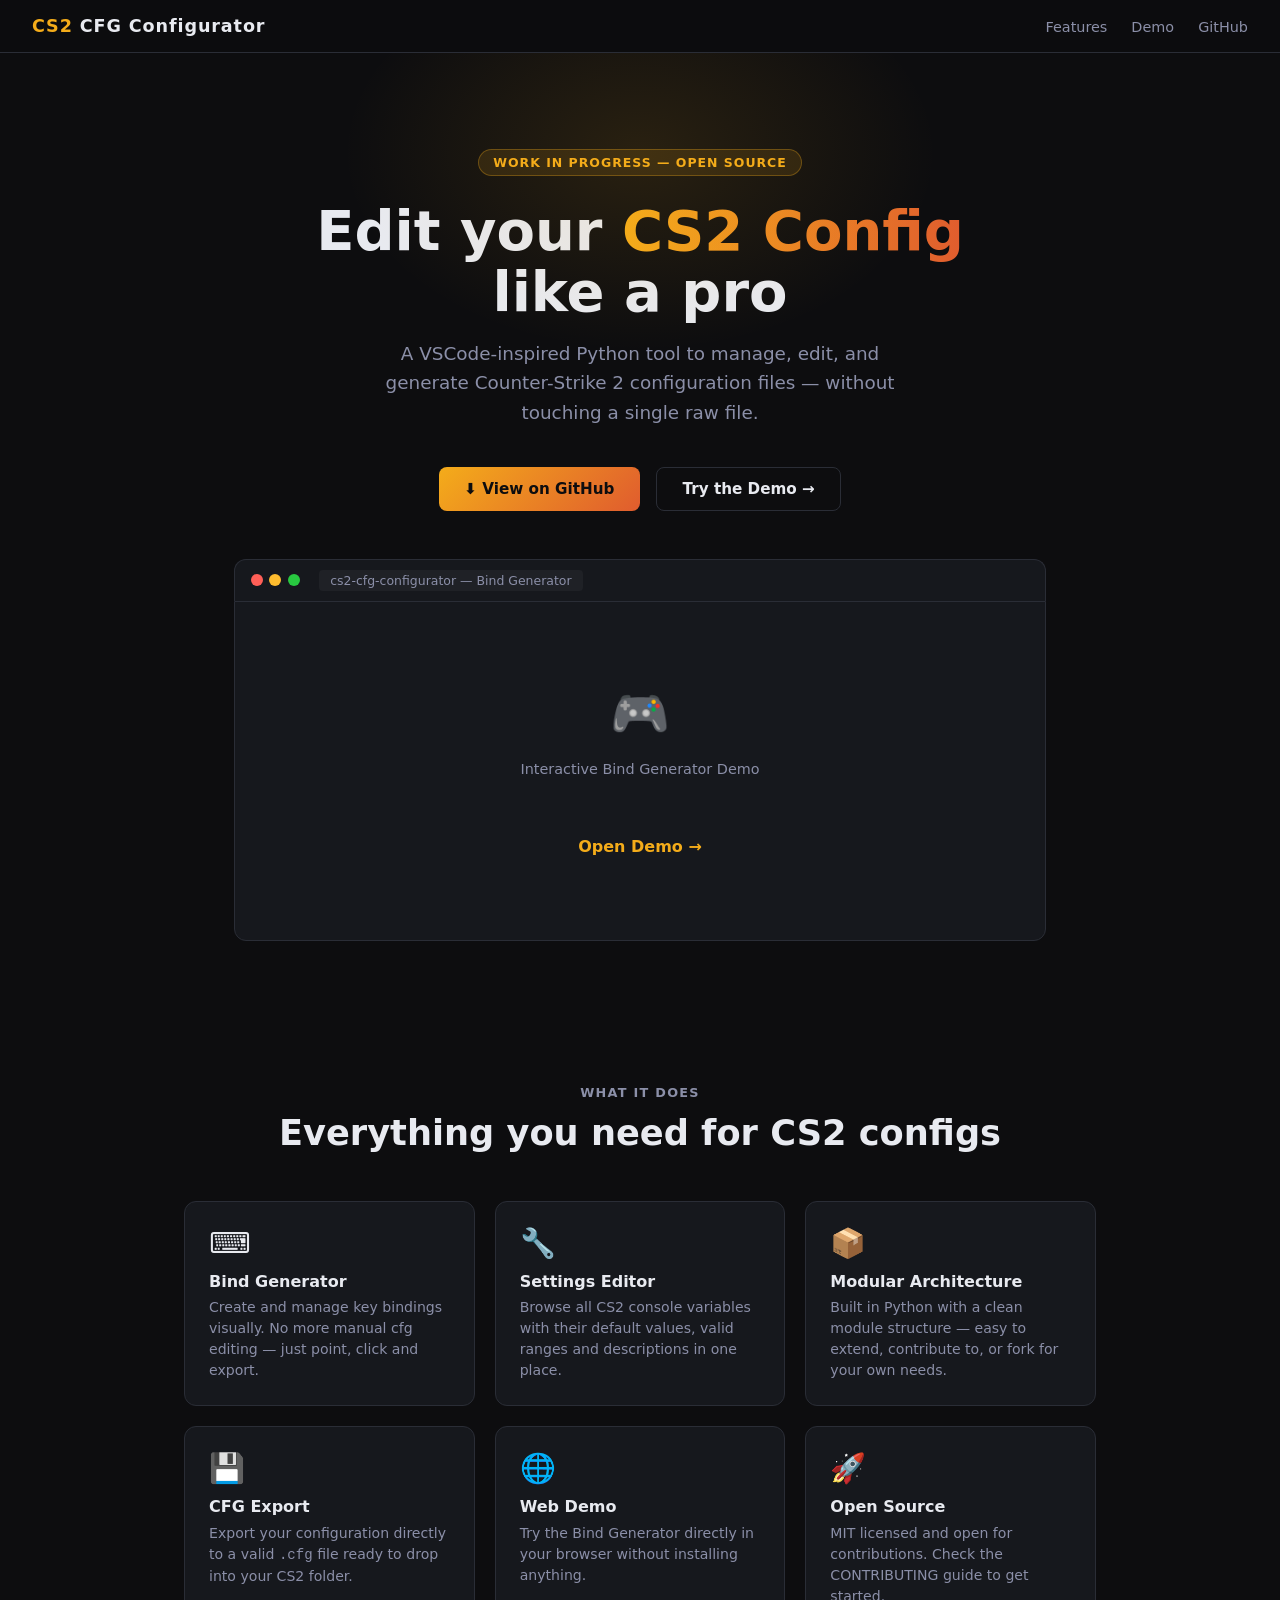
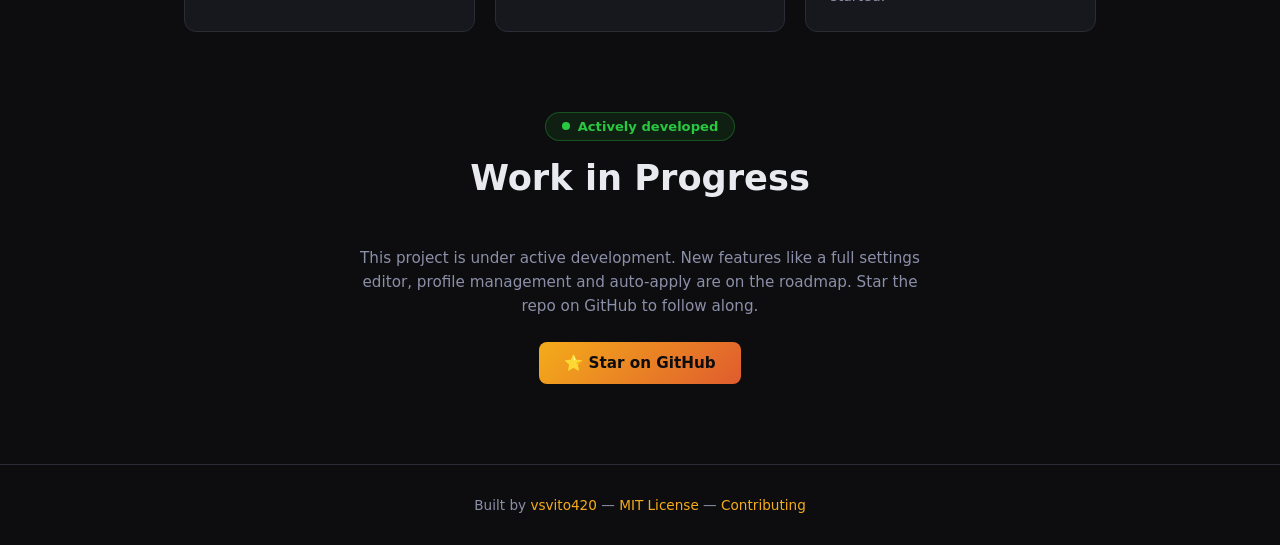
==== docs/index.html @ e00d74c7 "feat: add GitHub Pages project landing page" ====
<!DOCTYPE html>
<html lang="en">
<head>
  <meta charset="UTF-8" />
  <meta name="viewport" content="width=device-width, initial-scale=1.0" />
  <title>CS2 CFG Configurator</title>
  <style>
    :root {
      --bg: #0d0d0f;
      --surface: #16181d;
      --border: #2a2d36;
      --accent: #f4ac1a;
      --accent2: #e05c2e;
      --text: #e8eaf0;
      --muted: #8b8fa8;
      --radius: 12px;
    }
    * { margin: 0; padding: 0; box-sizing: border-box; }
    body {
      background: var(--bg);
      color: var(--text);
      font-family: 'Segoe UI', system-ui, sans-serif;
      min-height: 100vh;
    }
    nav {
      display: flex;
      align-items: center;
      justify-content: space-between;
      padding: 1rem 2rem;
      border-bottom: 1px solid var(--border);
      background: rgba(13,13,15,0.85);
      backdrop-filter: blur(10px);
      position: sticky; top: 0; z-index: 100;
    }
    .nav-logo { font-weight: 700; font-size: 1.1rem; letter-spacing: 0.05em; color: var(--accent); }
    .nav-logo span { color: var(--text); }
    nav a { color: var(--muted); text-decoration: none; font-size: 0.9rem; transition: color 0.2s; }
    nav a:hover { color: var(--accent); }
    nav ul { list-style: none; display: flex; gap: 1.5rem; }
    .hero {
      text-align: center;
      padding: 6rem 2rem 4rem;
      position: relative;
      overflow: hidden;
    }
    .hero::before {
      content: '';
      position: absolute;
      top: -100px; left: 50%; transform: translateX(-50%);
      width: 600px; height: 400px;
      background: radial-gradient(ellipse, rgba(244,172,26,0.12) 0%, transparent 70%);
      pointer-events: none;
    }
    .badge {
      display: inline-block;
      background: rgba(244,172,26,0.12);
      color: var(--accent);
      border: 1px solid rgba(244,172,26,0.3);
      border-radius: 999px;
      padding: 0.3rem 0.9rem;
      font-size: 0.78rem;
      font-weight: 600;
      letter-spacing: 0.08em;
      text-transform: uppercase;
      margin-bottom: 1.5rem;
    }
    h1 { font-size: clamp(2rem, 5vw, 3.5rem); font-weight: 800; line-height: 1.1; margin-bottom: 1rem; }
    h1 .highlight {
      background: linear-gradient(90deg, var(--accent), var(--accent2));
      -webkit-background-clip: text;
      -webkit-text-fill-color: transparent;
    }
    .hero p { color: var(--muted); font-size: 1.15rem; max-width: 540px; margin: 0 auto 2.5rem; line-height: 1.6; }
    .cta-row { display: flex; gap: 1rem; justify-content: center; flex-wrap: wrap; }
    .btn {
      display: inline-flex; align-items: center; gap: 0.5rem;
      padding: 0.75rem 1.6rem; border-radius: 8px;
      font-weight: 600; font-size: 0.95rem;
      text-decoration: none; transition: all 0.2s; cursor: pointer;
    }
    .btn-primary { background: linear-gradient(135deg, var(--accent), var(--accent2)); color: #0d0d0f; }
    .btn-primary:hover { transform: translateY(-2px); box-shadow: 0 8px 24px rgba(244,172,26,0.3); }
    .btn-ghost { background: transparent; color: var(--text); border: 1px solid var(--border); }
    .btn-ghost:hover { border-color: var(--accent); color: var(--accent); }
    .preview-wrap { max-width: 860px; margin: 3rem auto 0; padding: 0 1.5rem; }
    .preview-bar {
      background: var(--surface); border: 1px solid var(--border); border-bottom: none;
      border-radius: var(--radius) var(--radius) 0 0;
      padding: 0.6rem 1rem; display: flex; gap: 0.4rem; align-items: center;
    }
    .dot { width: 12px; height: 12px; border-radius: 50%; }
    .dot.r { background: #ff5f57; } .dot.y { background: #febc2e; } .dot.g { background: #28c840; }
    .preview-url { margin-left: 0.8rem; font-size: 0.78rem; color: var(--muted); background: rgba(255,255,255,0.04); padding: 0.2rem 0.7rem; border-radius: 4px; }
    .preview-frame {
      width: 100%; height: 340px;
      border: 1px solid var(--border); border-radius: 0 0 var(--radius) var(--radius);
      background: var(--surface);
      display: flex; align-items: center; justify-content: center; flex-direction: column; gap: 1rem; color: var(--muted);
    }
    .preview-icon { font-size: 3rem; }
    .preview-frame p { font-size: 0.9rem; }
    .preview-frame a { color: var(--accent); text-decoration: none; font-weight: 600; }
    .preview-frame a:hover { text-decoration: underline; }
    .features { max-width: 960px; margin: 5rem auto; padding: 0 1.5rem; }
    .section-label { text-align: center; color: var(--muted); font-size: 0.8rem; font-weight: 600; letter-spacing: 0.1em; text-transform: uppercase; margin-bottom: 0.75rem; }
    .section-title { text-align: center; font-size: clamp(1.5rem, 3vw, 2.2rem); font-weight: 700; margin-bottom: 3rem; }
    .grid { display: grid; grid-template-columns: repeat(auto-fit, minmax(260px, 1fr)); gap: 1.25rem; }
    .card { background: var(--surface); border: 1px solid var(--border); border-radius: var(--radius); padding: 1.5rem; transition: border-color 0.2s, transform 0.2s; }
    .card:hover { border-color: var(--accent); transform: translateY(-3px); }
    .card-icon { font-size: 1.8rem; margin-bottom: 0.75rem; }
    .card h3 { font-size: 1rem; font-weight: 600; margin-bottom: 0.4rem; }
    .card p { color: var(--muted); font-size: 0.88rem; line-height: 1.5; }
    .status-section { max-width: 640px; margin: 0 auto 5rem; padding: 0 1.5rem; text-align: center; }
    .status-badge {
      display: inline-flex; align-items: center; gap: 0.5rem;
      background: rgba(40,200,64,0.1); border: 1px solid rgba(40,200,64,0.3); color: #28c840;
      border-radius: 999px; padding: 0.35rem 1rem; font-size: 0.82rem; font-weight: 600; margin-bottom: 1rem;
    }
    .pulse { width: 8px; height: 8px; background: #28c840; border-radius: 50%; animation: pulse 1.5s infinite; }
    @keyframes pulse { 0%, 100% { opacity: 1; transform: scale(1); } 50% { opacity: 0.5; transform: scale(1.3); } }
    .status-section p { color: var(--muted); font-size: 0.95rem; line-height: 1.6; }
    footer { border-top: 1px solid var(--border); text-align: center; padding: 2rem; color: var(--muted); font-size: 0.85rem; }
    footer a { color: var(--accent); text-decoration: none; }
    footer a:hover { text-decoration: underline; }
  </style>
</head>
<body>

  <nav>
    <div class="nav-logo">CS2 <span>CFG Configurator</span></div>
    <ul>
      <li><a href="#features">Features</a></li>
      <li><a href="https://vsvito420.github.io/cs2-cfg-configurator/demo">Demo</a></li>
      <li><a href="https://github.com/vsvito420/cs2-cfg-configurator">GitHub</a></li>
    </ul>
  </nav>

  <section class="hero">
    <div class="badge">Work in Progress &mdash; Open Source</div>
    <h1>Edit your <span class="highlight">CS2 Config</span><br/>like a pro</h1>
    <p>A VSCode-inspired Python tool to manage, edit, and generate Counter-Strike 2 configuration files &mdash; without touching a single raw file.</p>
    <div class="cta-row">
      <a class="btn btn-primary" href="https://github.com/vsvito420/cs2-cfg-configurator">&#11015; View on GitHub</a>
      <a class="btn btn-ghost" href="demo.html">Try the Demo &#8594;</a>
    </div>
    <div class="preview-wrap">
      <div class="preview-bar">
        <div class="dot r"></div><div class="dot y"></div><div class="dot g"></div>
        <span class="preview-url">cs2-cfg-configurator &mdash; Bind Generator</span>
      </div>
      <div class="preview-frame">
        <div class="preview-icon">&#127918;</div>
        <p>Interactive Bind Generator Demo</p>
        <a href="demo.html">Open Demo &#8594;</a>
      </div>
    </div>
  </section>

  <section class="features" id="features">
    <p class="section-label">What it does</p>
    <h2 class="section-title">Everything you need for CS2 configs</h2>
    <div class="grid">
      <div class="card"><div class="card-icon">&#9000;&#65039;</div><h3>Bind Generator</h3><p>Create and manage key bindings visually. No more manual cfg editing &mdash; just point, click and export.</p></div>
      <div class="card"><div class="card-icon">&#128295;</div><h3>Settings Editor</h3><p>Browse all CS2 console variables with their default values, valid ranges and descriptions in one place.</p></div>
      <div class="card"><div class="card-icon">&#128230;</div><h3>Modular Architecture</h3><p>Built in Python with a clean module structure &mdash; easy to extend, contribute to, or fork for your own needs.</p></div>
      <div class="card"><div class="card-icon">&#128190;</div><h3>CFG Export</h3><p>Export your configuration directly to a valid <code>.cfg</code> file ready to drop into your CS2 folder.</p></div>
      <div class="card"><div class="card-icon">&#127760;</div><h3>Web Demo</h3><p>Try the Bind Generator directly in your browser without installing anything.</p></div>
      <div class="card"><div class="card-icon">&#128640;</div><h3>Open Source</h3><p>MIT licensed and open for contributions. Check the CONTRIBUTING guide to get started.</p></div>
    </div>
  </section>

  <section class="status-section">
    <div class="status-badge"><span class="pulse"></span> Actively developed</div>
    <h2 class="section-title">Work in Progress</h2>
    <p>This project is under active development. New features like a full settings editor, profile management and auto-apply are on the roadmap. Star the repo on GitHub to follow along.</p>
    <a class="btn btn-primary" href="https://github.com/vsvito420/cs2-cfg-configurator" style="display:inline-flex;margin-top:1.5rem">&#11088; Star on GitHub</a>
  </section>

  <footer>
    Built by <a href="https://github.com/vsvito420">vsvito420</a> &mdash;
    <a href="https://github.com/vsvito420/cs2-cfg-configurator/blob/main/LICENSE">MIT License</a> &mdash;
    <a href="https://github.com/vsvito420/cs2-cfg-configurator/blob/main/CONTRIBUTING.md">Contributing</a>
  </footer>

</body>
</html>
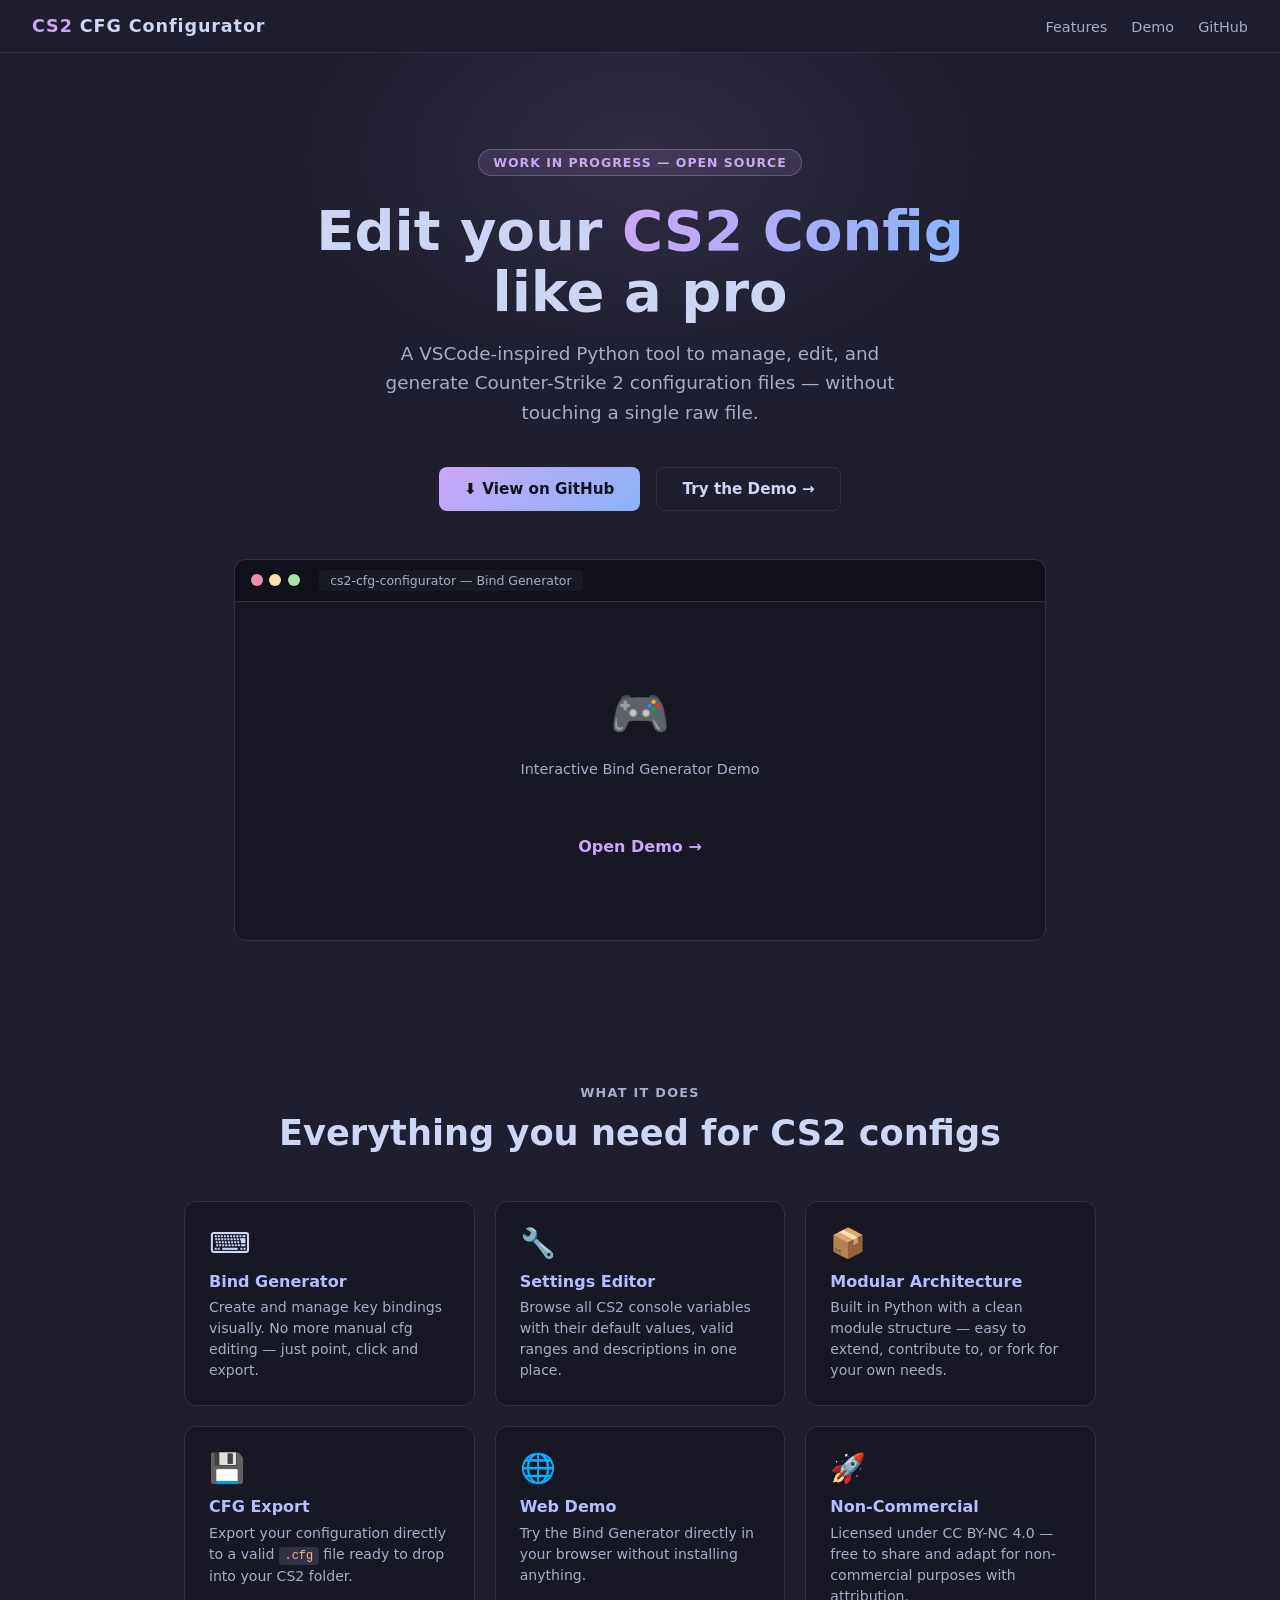
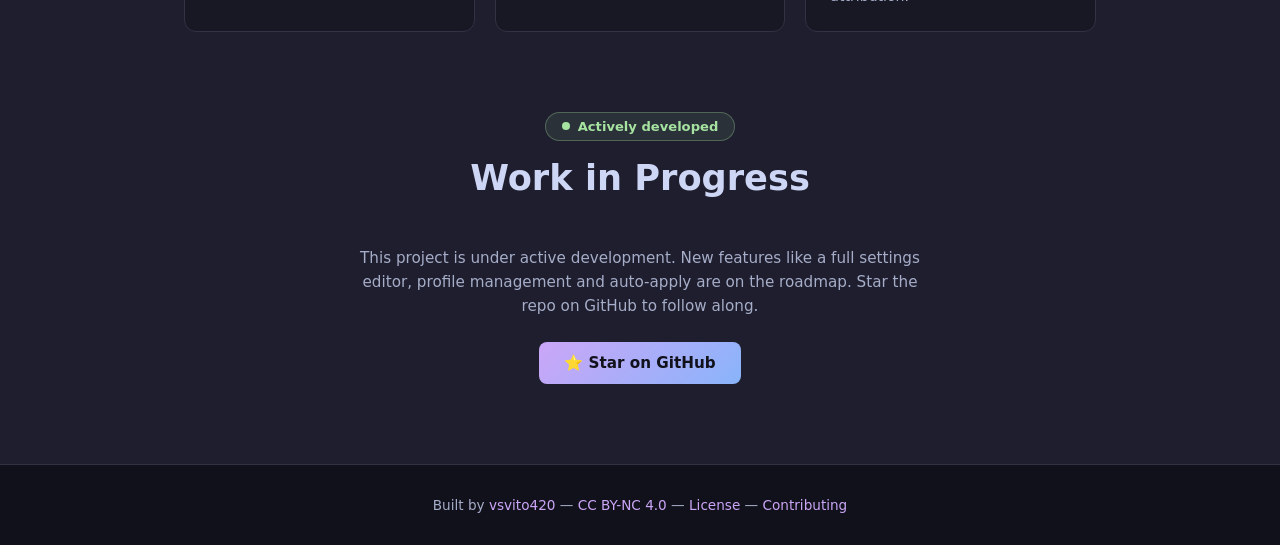
==== commit cbe10511: "fix: update license to CC BY-NC 4.0, apply Catppuccin Mocha theme" ====
--- a/docs/index.html
+++ b/docs/index.html
@@ -4,16 +4,44 @@
   <meta charset="UTF-8" />
   <meta name="viewport" content="width=device-width, initial-scale=1.0" />
   <title>CS2 CFG Configurator</title>
+  <!-- Catppuccin Mocha palette -->
   <style>
     :root {
-      --bg: #0d0d0f;
-      --surface: #16181d;
-      --border: #2a2d36;
-      --accent: #f4ac1a;
-      --accent2: #e05c2e;
-      --text: #e8eaf0;
-      --muted: #8b8fa8;
-      --radius: 12px;
+      /* Catppuccin Mocha */
+      --ctp-base:    #1e1e2e;
+      --ctp-mantle:  #181825;
+      --ctp-crust:   #11111b;
+      --ctp-surface0:#313244;
+      --ctp-surface1:#45475a;
+      --ctp-surface2:#585b70;
+      --ctp-overlay0:#6c7086;
+      --ctp-overlay1:#7f849c;
+      --ctp-subtext0:#a6adc8;
+      --ctp-subtext1:#bac2de;
+      --ctp-text:    #cdd6f4;
+      --ctp-lavender:#b4befe;
+      --ctp-blue:    #89b4fa;
+      --ctp-sapphire:#74c7ec;
+      --ctp-sky:     #89dceb;
+      --ctp-teal:    #94e2d5;
+      --ctp-green:   #a6e3a1;
+      --ctp-yellow:  #f9e2af;
+      --ctp-peach:   #fab387;
+      --ctp-maroon:  #eba0ac;
+      --ctp-red:     #f38ba8;
+      --ctp-mauve:   #cba6f7;
+      --ctp-pink:    #f5c2e7;
+      --ctp-flamingo:#f2cdcd;
+      --ctp-rosewater:#f5e0dc;
+
+      --bg:      var(--ctp-base);
+      --surface: var(--ctp-mantle);
+      --border:  var(--ctp-surface0);
+      --accent:  var(--ctp-mauve);
+      --accent2: var(--ctp-blue);
+      --text:    var(--ctp-text);
+      --muted:   var(--ctp-subtext0);
+      --radius:  12px;
     }
     * { margin: 0; padding: 0; box-sizing: border-box; }
     body {
@@ -22,14 +50,14 @@
       font-family: 'Segoe UI', system-ui, sans-serif;
       min-height: 100vh;
     }
+
+    /* NAV */
     nav {
-      display: flex;
-      align-items: center;
-      justify-content: space-between;
+      display: flex; align-items: center; justify-content: space-between;
       padding: 1rem 2rem;
       border-bottom: 1px solid var(--border);
-      background: rgba(13,13,15,0.85);
-      backdrop-filter: blur(10px);
+      background: rgba(30,30,46,0.88);
+      backdrop-filter: blur(12px);
       position: sticky; top: 0; z-index: 100;
     }
     .nav-logo { font-weight: 700; font-size: 1.1rem; letter-spacing: 0.05em; color: var(--accent); }
@@ -37,38 +65,31 @@
     nav a { color: var(--muted); text-decoration: none; font-size: 0.9rem; transition: color 0.2s; }
     nav a:hover { color: var(--accent); }
     nav ul { list-style: none; display: flex; gap: 1.5rem; }
+
+    /* HERO */
     .hero {
-      text-align: center;
-      padding: 6rem 2rem 4rem;
-      position: relative;
-      overflow: hidden;
+      text-align: center; padding: 6rem 2rem 4rem;
+      position: relative; overflow: hidden;
     }
     .hero::before {
       content: '';
-      position: absolute;
-      top: -100px; left: 50%; transform: translateX(-50%);
-      width: 600px; height: 400px;
-      background: radial-gradient(ellipse, rgba(244,172,26,0.12) 0%, transparent 70%);
+      position: absolute; top: -120px; left: 50%; transform: translateX(-50%);
+      width: 700px; height: 450px;
+      background: radial-gradient(ellipse, rgba(203,166,247,0.1) 0%, transparent 70%);
       pointer-events: none;
     }
     .badge {
       display: inline-block;
-      background: rgba(244,172,26,0.12);
-      color: var(--accent);
-      border: 1px solid rgba(244,172,26,0.3);
-      border-radius: 999px;
-      padding: 0.3rem 0.9rem;
-      font-size: 0.78rem;
-      font-weight: 600;
-      letter-spacing: 0.08em;
-      text-transform: uppercase;
-      margin-bottom: 1.5rem;
+      background: rgba(203,166,247,0.12); color: var(--accent);
+      border: 1px solid rgba(203,166,247,0.3);
+      border-radius: 999px; padding: 0.3rem 0.9rem;
+      font-size: 0.78rem; font-weight: 600; letter-spacing: 0.08em;
+      text-transform: uppercase; margin-bottom: 1.5rem;
     }
     h1 { font-size: clamp(2rem, 5vw, 3.5rem); font-weight: 800; line-height: 1.1; margin-bottom: 1rem; }
     h1 .highlight {
-      background: linear-gradient(90deg, var(--accent), var(--accent2));
-      -webkit-background-clip: text;
-      -webkit-text-fill-color: transparent;
+      background: linear-gradient(90deg, var(--ctp-mauve), var(--ctp-blue));
+      -webkit-background-clip: text; -webkit-text-fill-color: transparent;
     }
     .hero p { color: var(--muted); font-size: 1.15rem; max-width: 540px; margin: 0 auto 2.5rem; line-height: 1.6; }
     .cta-row { display: flex; gap: 1rem; justify-content: center; flex-wrap: wrap; }
@@ -78,18 +99,22 @@
       font-weight: 600; font-size: 0.95rem;
       text-decoration: none; transition: all 0.2s; cursor: pointer;
     }
-    .btn-primary { background: linear-gradient(135deg, var(--accent), var(--accent2)); color: #0d0d0f; }
-    .btn-primary:hover { transform: translateY(-2px); box-shadow: 0 8px 24px rgba(244,172,26,0.3); }
+    .btn-primary { background: linear-gradient(135deg, var(--ctp-mauve), var(--ctp-blue)); color: var(--ctp-crust); }
+    .btn-primary:hover { transform: translateY(-2px); box-shadow: 0 8px 24px rgba(203,166,247,0.25); }
     .btn-ghost { background: transparent; color: var(--text); border: 1px solid var(--border); }
     .btn-ghost:hover { border-color: var(--accent); color: var(--accent); }
+
+    /* PREVIEW */
     .preview-wrap { max-width: 860px; margin: 3rem auto 0; padding: 0 1.5rem; }
     .preview-bar {
-      background: var(--surface); border: 1px solid var(--border); border-bottom: none;
+      background: var(--ctp-crust); border: 1px solid var(--border); border-bottom: none;
       border-radius: var(--radius) var(--radius) 0 0;
       padding: 0.6rem 1rem; display: flex; gap: 0.4rem; align-items: center;
     }
     .dot { width: 12px; height: 12px; border-radius: 50%; }
-    .dot.r { background: #ff5f57; } .dot.y { background: #febc2e; } .dot.g { background: #28c840; }
+    .dot.r { background: var(--ctp-red); }
+    .dot.y { background: var(--ctp-yellow); }
+    .dot.g { background: var(--ctp-green); }
     .preview-url { margin-left: 0.8rem; font-size: 0.78rem; color: var(--muted); background: rgba(255,255,255,0.04); padding: 0.2rem 0.7rem; border-radius: 4px; }
     .preview-frame {
       width: 100%; height: 340px;
@@ -101,25 +126,40 @@
     .preview-frame p { font-size: 0.9rem; }
     .preview-frame a { color: var(--accent); text-decoration: none; font-weight: 600; }
     .preview-frame a:hover { text-decoration: underline; }
+
+    /* FEATURES */
     .features { max-width: 960px; margin: 5rem auto; padding: 0 1.5rem; }
     .section-label { text-align: center; color: var(--muted); font-size: 0.8rem; font-weight: 600; letter-spacing: 0.1em; text-transform: uppercase; margin-bottom: 0.75rem; }
     .section-title { text-align: center; font-size: clamp(1.5rem, 3vw, 2.2rem); font-weight: 700; margin-bottom: 3rem; }
     .grid { display: grid; grid-template-columns: repeat(auto-fit, minmax(260px, 1fr)); gap: 1.25rem; }
-    .card { background: var(--surface); border: 1px solid var(--border); border-radius: var(--radius); padding: 1.5rem; transition: border-color 0.2s, transform 0.2s; }
+    .card {
+      background: var(--ctp-mantle); border: 1px solid var(--border);
+      border-radius: var(--radius); padding: 1.5rem;
+      transition: border-color 0.2s, transform 0.2s;
+    }
     .card:hover { border-color: var(--accent); transform: translateY(-3px); }
     .card-icon { font-size: 1.8rem; margin-bottom: 0.75rem; }
-    .card h3 { font-size: 1rem; font-weight: 600; margin-bottom: 0.4rem; }
+    .card h3 { font-size: 1rem; font-weight: 600; margin-bottom: 0.4rem; color: var(--ctp-lavender); }
     .card p { color: var(--muted); font-size: 0.88rem; line-height: 1.5; }
+    code { background: var(--ctp-surface0); color: var(--ctp-peach); padding: 0.1rem 0.35rem; border-radius: 4px; font-size: 0.85em; }
+
+    /* STATUS */
     .status-section { max-width: 640px; margin: 0 auto 5rem; padding: 0 1.5rem; text-align: center; }
     .status-badge {
       display: inline-flex; align-items: center; gap: 0.5rem;
-      background: rgba(40,200,64,0.1); border: 1px solid rgba(40,200,64,0.3); color: #28c840;
+      background: rgba(166,227,161,0.1); border: 1px solid rgba(166,227,161,0.3); color: var(--ctp-green);
       border-radius: 999px; padding: 0.35rem 1rem; font-size: 0.82rem; font-weight: 600; margin-bottom: 1rem;
     }
-    .pulse { width: 8px; height: 8px; background: #28c840; border-radius: 50%; animation: pulse 1.5s infinite; }
-    @keyframes pulse { 0%, 100% { opacity: 1; transform: scale(1); } 50% { opacity: 0.5; transform: scale(1.3); } }
+    .pulse { width: 8px; height: 8px; background: var(--ctp-green); border-radius: 50%; animation: pulse 1.5s infinite; }
+    @keyframes pulse { 0%, 100% { opacity: 1; transform: scale(1); } 50% { opacity: 0.5; transform: scale(1.4); } }
     .status-section p { color: var(--muted); font-size: 0.95rem; line-height: 1.6; }
-    footer { border-top: 1px solid var(--border); text-align: center; padding: 2rem; color: var(--muted); font-size: 0.85rem; }
+
+    /* FOOTER */
+    footer {
+      border-top: 1px solid var(--border); text-align: center;
+      padding: 2rem; color: var(--muted); font-size: 0.85rem;
+      background: var(--ctp-crust);
+    }
     footer a { color: var(--accent); text-decoration: none; }
     footer a:hover { text-decoration: underline; }
   </style>
@@ -130,7 +170,7 @@
     <div class="nav-logo">CS2 <span>CFG Configurator</span></div>
     <ul>
       <li><a href="#features">Features</a></li>
-      <li><a href="https://vsvito420.github.io/cs2-cfg-configurator/demo">Demo</a></li>
+      <li><a href="demo.html">Demo</a></li>
       <li><a href="https://github.com/vsvito420/cs2-cfg-configurator">GitHub</a></li>
     </ul>
   </nav>
@@ -165,7 +205,7 @@
       <div class="card"><div class="card-icon">&#128230;</div><h3>Modular Architecture</h3><p>Built in Python with a clean module structure &mdash; easy to extend, contribute to, or fork for your own needs.</p></div>
       <div class="card"><div class="card-icon">&#128190;</div><h3>CFG Export</h3><p>Export your configuration directly to a valid <code>.cfg</code> file ready to drop into your CS2 folder.</p></div>
       <div class="card"><div class="card-icon">&#127760;</div><h3>Web Demo</h3><p>Try the Bind Generator directly in your browser without installing anything.</p></div>
-      <div class="card"><div class="card-icon">&#128640;</div><h3>Open Source</h3><p>MIT licensed and open for contributions. Check the CONTRIBUTING guide to get started.</p></div>
+      <div class="card"><div class="card-icon">&#128640;</div><h3>Non-Commercial</h3><p>Licensed under CC BY-NC 4.0 &mdash; free to share and adapt for non-commercial purposes with attribution.</p></div>
     </div>
   </section>
 
@@ -178,9 +218,10 @@
 
   <footer>
     Built by <a href="https://github.com/vsvito420">vsvito420</a> &mdash;
-    <a href="https://github.com/vsvito420/cs2-cfg-configurator/blob/main/LICENSE">MIT License</a> &mdash;
+    <a href="https://creativecommons.org/licenses/by-nc/4.0/" target="_blank">CC BY-NC 4.0</a> &mdash;
+    <a href="https://github.com/vsvito420/cs2-cfg-configurator/blob/main/LICENSE">License</a> &mdash;
     <a href="https://github.com/vsvito420/cs2-cfg-configurator/blob/main/CONTRIBUTING.md">Contributing</a>
   </footer>
 
 </body>
-</html>+</html>
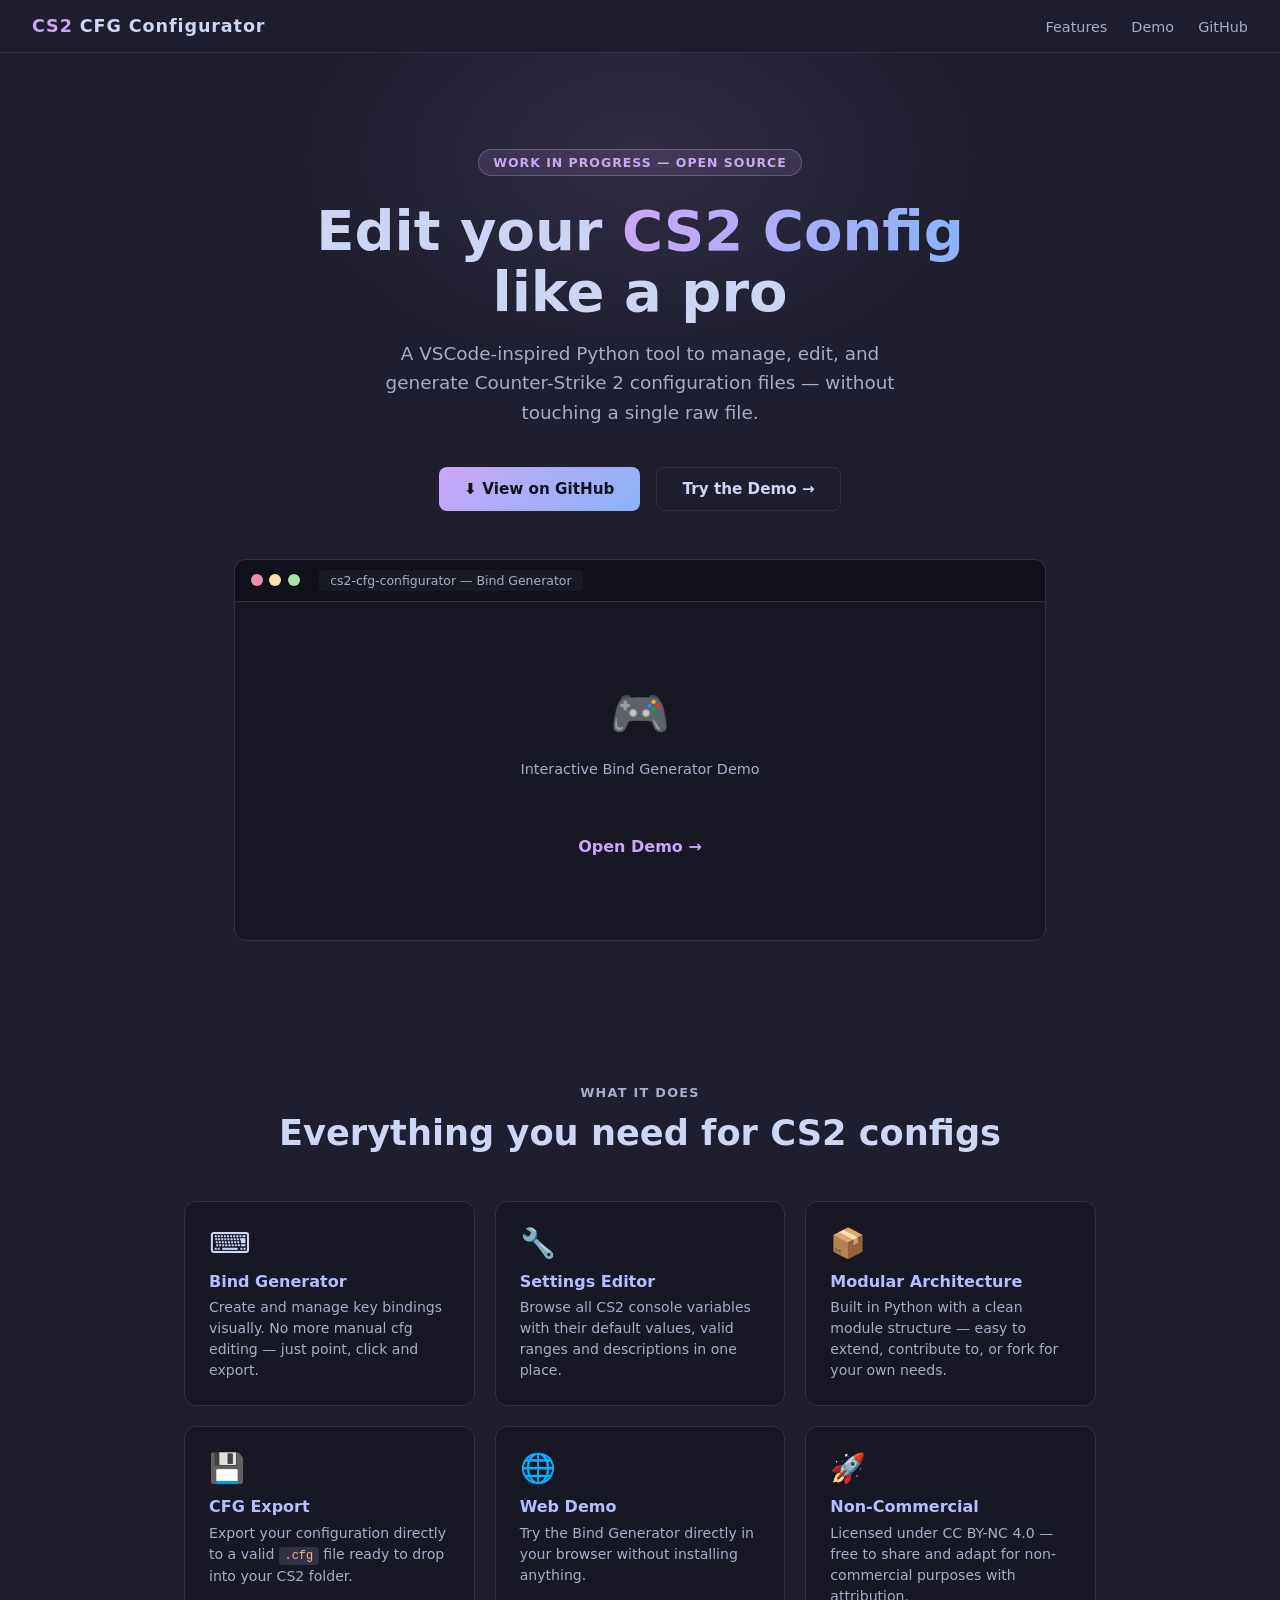
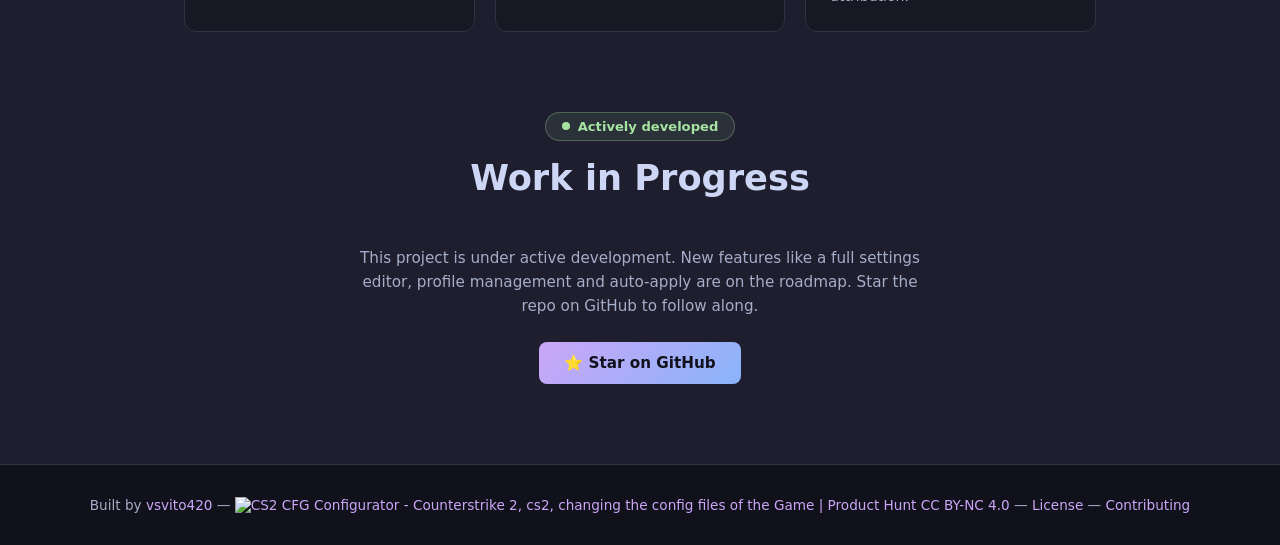
==== commit 02e95ff3: "Update footer links in index.html" ====
--- a/docs/index.html
+++ b/docs/index.html
@@ -1,197 +1,45 @@
 <!DOCTYPE html>
 <html lang="en">
+
 <head>
   <meta charset="UTF-8" />
   <meta name="viewport" content="width=device-width, initial-scale=1.0" />
   <title>CS2 CFG Configurator</title>
   <!-- Catppuccin Mocha palette -->
-  <style>
-    :root {
-      /* Catppuccin Mocha */
-      --ctp-base:    #1e1e2e;
-      --ctp-mantle:  #181825;
-      --ctp-crust:   #11111b;
-      --ctp-surface0:#313244;
-      --ctp-surface1:#45475a;
-      --ctp-surface2:#585b70;
-      --ctp-overlay0:#6c7086;
-      --ctp-overlay1:#7f849c;
-      --ctp-subtext0:#a6adc8;
-      --ctp-subtext1:#bac2de;
-      --ctp-text:    #cdd6f4;
-      --ctp-lavender:#b4befe;
-      --ctp-blue:    #89b4fa;
-      --ctp-sapphire:#74c7ec;
-      --ctp-sky:     #89dceb;
-      --ctp-teal:    #94e2d5;
-      --ctp-green:   #a6e3a1;
-      --ctp-yellow:  #f9e2af;
-      --ctp-peach:   #fab387;
-      --ctp-maroon:  #eba0ac;
-      --ctp-red:     #f38ba8;
-      --ctp-mauve:   #cba6f7;
-      --ctp-pink:    #f5c2e7;
-      --ctp-flamingo:#f2cdcd;
-      --ctp-rosewater:#f5e0dc;
+  <link rel="stylesheet" href="index.css" />
+</head>
 
-      --bg:      var(--ctp-base);
-      --surface: var(--ctp-mantle);
-      --border:  var(--ctp-surface0);
-      --accent:  var(--ctp-mauve);
-      --accent2: var(--ctp-blue);
-      --text:    var(--ctp-text);
-      --muted:   var(--ctp-subtext0);
-      --radius:  12px;
-    }
-    * { margin: 0; padding: 0; box-sizing: border-box; }
-    body {
-      background: var(--bg);
-      color: var(--text);
-      font-family: 'Segoe UI', system-ui, sans-serif;
-      min-height: 100vh;
-    }
-
-    /* NAV */
-    nav {
-      display: flex; align-items: center; justify-content: space-between;
-      padding: 1rem 2rem;
-      border-bottom: 1px solid var(--border);
-      background: rgba(30,30,46,0.88);
-      backdrop-filter: blur(12px);
-      position: sticky; top: 0; z-index: 100;
-    }
-    .nav-logo { font-weight: 700; font-size: 1.1rem; letter-spacing: 0.05em; color: var(--accent); }
-    .nav-logo span { color: var(--text); }
-    nav a { color: var(--muted); text-decoration: none; font-size: 0.9rem; transition: color 0.2s; }
-    nav a:hover { color: var(--accent); }
-    nav ul { list-style: none; display: flex; gap: 1.5rem; }
-
-    /* HERO */
-    .hero {
-      text-align: center; padding: 6rem 2rem 4rem;
-      position: relative; overflow: hidden;
-    }
-    .hero::before {
-      content: '';
-      position: absolute; top: -120px; left: 50%; transform: translateX(-50%);
-      width: 700px; height: 450px;
-      background: radial-gradient(ellipse, rgba(203,166,247,0.1) 0%, transparent 70%);
-      pointer-events: none;
-    }
-    .badge {
-      display: inline-block;
-      background: rgba(203,166,247,0.12); color: var(--accent);
-      border: 1px solid rgba(203,166,247,0.3);
-      border-radius: 999px; padding: 0.3rem 0.9rem;
-      font-size: 0.78rem; font-weight: 600; letter-spacing: 0.08em;
-      text-transform: uppercase; margin-bottom: 1.5rem;
-    }
-    h1 { font-size: clamp(2rem, 5vw, 3.5rem); font-weight: 800; line-height: 1.1; margin-bottom: 1rem; }
-    h1 .highlight {
-      background: linear-gradient(90deg, var(--ctp-mauve), var(--ctp-blue));
-      -webkit-background-clip: text; -webkit-text-fill-color: transparent;
-    }
-    .hero p { color: var(--muted); font-size: 1.15rem; max-width: 540px; margin: 0 auto 2.5rem; line-height: 1.6; }
-    .cta-row { display: flex; gap: 1rem; justify-content: center; flex-wrap: wrap; }
-    .btn {
-      display: inline-flex; align-items: center; gap: 0.5rem;
-      padding: 0.75rem 1.6rem; border-radius: 8px;
-      font-weight: 600; font-size: 0.95rem;
-      text-decoration: none; transition: all 0.2s; cursor: pointer;
-    }
-    .btn-primary { background: linear-gradient(135deg, var(--ctp-mauve), var(--ctp-blue)); color: var(--ctp-crust); }
-    .btn-primary:hover { transform: translateY(-2px); box-shadow: 0 8px 24px rgba(203,166,247,0.25); }
-    .btn-ghost { background: transparent; color: var(--text); border: 1px solid var(--border); }
-    .btn-ghost:hover { border-color: var(--accent); color: var(--accent); }
-
-    /* PREVIEW */
-    .preview-wrap { max-width: 860px; margin: 3rem auto 0; padding: 0 1.5rem; }
-    .preview-bar {
-      background: var(--ctp-crust); border: 1px solid var(--border); border-bottom: none;
-      border-radius: var(--radius) var(--radius) 0 0;
-      padding: 0.6rem 1rem; display: flex; gap: 0.4rem; align-items: center;
-    }
-    .dot { width: 12px; height: 12px; border-radius: 50%; }
-    .dot.r { background: var(--ctp-red); }
-    .dot.y { background: var(--ctp-yellow); }
-    .dot.g { background: var(--ctp-green); }
-    .preview-url { margin-left: 0.8rem; font-size: 0.78rem; color: var(--muted); background: rgba(255,255,255,0.04); padding: 0.2rem 0.7rem; border-radius: 4px; }
-    .preview-frame {
-      width: 100%; height: 340px;
-      border: 1px solid var(--border); border-radius: 0 0 var(--radius) var(--radius);
-      background: var(--surface);
-      display: flex; align-items: center; justify-content: center; flex-direction: column; gap: 1rem; color: var(--muted);
-    }
-    .preview-icon { font-size: 3rem; }
-    .preview-frame p { font-size: 0.9rem; }
-    .preview-frame a { color: var(--accent); text-decoration: none; font-weight: 600; }
-    .preview-frame a:hover { text-decoration: underline; }
-
-    /* FEATURES */
-    .features { max-width: 960px; margin: 5rem auto; padding: 0 1.5rem; }
-    .section-label { text-align: center; color: var(--muted); font-size: 0.8rem; font-weight: 600; letter-spacing: 0.1em; text-transform: uppercase; margin-bottom: 0.75rem; }
-    .section-title { text-align: center; font-size: clamp(1.5rem, 3vw, 2.2rem); font-weight: 700; margin-bottom: 3rem; }
-    .grid { display: grid; grid-template-columns: repeat(auto-fit, minmax(260px, 1fr)); gap: 1.25rem; }
-    .card {
-      background: var(--ctp-mantle); border: 1px solid var(--border);
-      border-radius: var(--radius); padding: 1.5rem;
-      transition: border-color 0.2s, transform 0.2s;
-    }
-    .card:hover { border-color: var(--accent); transform: translateY(-3px); }
-    .card-icon { font-size: 1.8rem; margin-bottom: 0.75rem; }
-    .card h3 { font-size: 1rem; font-weight: 600; margin-bottom: 0.4rem; color: var(--ctp-lavender); }
-    .card p { color: var(--muted); font-size: 0.88rem; line-height: 1.5; }
-    code { background: var(--ctp-surface0); color: var(--ctp-peach); padding: 0.1rem 0.35rem; border-radius: 4px; font-size: 0.85em; }
-
-    /* STATUS */
-    .status-section { max-width: 640px; margin: 0 auto 5rem; padding: 0 1.5rem; text-align: center; }
-    .status-badge {
-      display: inline-flex; align-items: center; gap: 0.5rem;
-      background: rgba(166,227,161,0.1); border: 1px solid rgba(166,227,161,0.3); color: var(--ctp-green);
-      border-radius: 999px; padding: 0.35rem 1rem; font-size: 0.82rem; font-weight: 600; margin-bottom: 1rem;
-    }
-    .pulse { width: 8px; height: 8px; background: var(--ctp-green); border-radius: 50%; animation: pulse 1.5s infinite; }
-    @keyframes pulse { 0%, 100% { opacity: 1; transform: scale(1); } 50% { opacity: 0.5; transform: scale(1.4); } }
-    .status-section p { color: var(--muted); font-size: 0.95rem; line-height: 1.6; }
-
-    /* FOOTER */
-    footer {
-      border-top: 1px solid var(--border); text-align: center;
-      padding: 2rem; color: var(--muted); font-size: 0.85rem;
-      background: var(--ctp-crust);
-    }
-    footer a { color: var(--accent); text-decoration: none; }
-    footer a:hover { text-decoration: underline; }
-  </style>
-</head>
 <body>
 
   <nav>
     <div class="nav-logo">CS2 <span>CFG Configurator</span></div>
     <ul>
       <li><a href="#features">Features</a></li>
-      <li><a href="demo.html">Demo</a></li>
+      <li><a href="./demo/demo.html">Demo</a></li>
       <li><a href="https://github.com/vsvito420/cs2-cfg-configurator">GitHub</a></li>
     </ul>
   </nav>
 
   <section class="hero">
     <div class="badge">Work in Progress &mdash; Open Source</div>
-    <h1>Edit your <span class="highlight">CS2 Config</span><br/>like a pro</h1>
-    <p>A VSCode-inspired Python tool to manage, edit, and generate Counter-Strike 2 configuration files &mdash; without touching a single raw file.</p>
+    <h1>Edit your <span class="highlight">CS2 Config</span><br />like a pro</h1>
+    <p>A VSCode-inspired Python tool to manage, edit, and generate Counter-Strike 2 configuration files &mdash; without
+      touching a single raw file.</p>
     <div class="cta-row">
       <a class="btn btn-primary" href="https://github.com/vsvito420/cs2-cfg-configurator">&#11015; View on GitHub</a>
-      <a class="btn btn-ghost" href="demo.html">Try the Demo &#8594;</a>
+      <a class="btn btn-ghost" href="demo/demo.html">Try the Demo &#8594;</a>
     </div>
     <div class="preview-wrap">
       <div class="preview-bar">
-        <div class="dot r"></div><div class="dot y"></div><div class="dot g"></div>
+        <div class="dot r"></div>
+        <div class="dot y"></div>
+        <div class="dot g"></div>
         <span class="preview-url">cs2-cfg-configurator &mdash; Bind Generator</span>
       </div>
       <div class="preview-frame">
         <div class="preview-icon">&#127918;</div>
         <p>Interactive Bind Generator Demo</p>
-        <a href="demo.html">Open Demo &#8594;</a>
+        <a href="./demo/demo.html">Open Demo &#8594;</a>
       </div>
     </div>
   </section>
@@ -200,28 +48,57 @@
     <p class="section-label">What it does</p>
     <h2 class="section-title">Everything you need for CS2 configs</h2>
     <div class="grid">
-      <div class="card"><div class="card-icon">&#9000;&#65039;</div><h3>Bind Generator</h3><p>Create and manage key bindings visually. No more manual cfg editing &mdash; just point, click and export.</p></div>
-      <div class="card"><div class="card-icon">&#128295;</div><h3>Settings Editor</h3><p>Browse all CS2 console variables with their default values, valid ranges and descriptions in one place.</p></div>
-      <div class="card"><div class="card-icon">&#128230;</div><h3>Modular Architecture</h3><p>Built in Python with a clean module structure &mdash; easy to extend, contribute to, or fork for your own needs.</p></div>
-      <div class="card"><div class="card-icon">&#128190;</div><h3>CFG Export</h3><p>Export your configuration directly to a valid <code>.cfg</code> file ready to drop into your CS2 folder.</p></div>
-      <div class="card"><div class="card-icon">&#127760;</div><h3>Web Demo</h3><p>Try the Bind Generator directly in your browser without installing anything.</p></div>
-      <div class="card"><div class="card-icon">&#128640;</div><h3>Non-Commercial</h3><p>Licensed under CC BY-NC 4.0 &mdash; free to share and adapt for non-commercial purposes with attribution.</p></div>
+      <div class="card">
+        <div class="card-icon">&#9000;&#65039;</div>
+        <h3>Bind Generator</h3>
+        <p>Create and manage key bindings visually. No more manual cfg editing &mdash; just point, click and export.</p>
+      </div>
+      <div class="card">
+        <div class="card-icon">&#128295;</div>
+        <h3>Settings Editor</h3>
+        <p>Browse all CS2 console variables with their default values, valid ranges and descriptions in one place.</p>
+      </div>
+      <div class="card">
+        <div class="card-icon">&#128230;</div>
+        <h3>Modular Architecture</h3>
+        <p>Built in Python with a clean module structure &mdash; easy to extend, contribute to, or fork for your own
+          needs.</p>
+      </div>
+      <div class="card">
+        <div class="card-icon">&#128190;</div>
+        <h3>CFG Export</h3>
+        <p>Export your configuration directly to a valid <code>.cfg</code> file ready to drop into your CS2 folder.</p>
+      </div>
+      <div class="card">
+        <div class="card-icon">&#127760;</div>
+        <h3>Web Demo</h3>
+        <p>Try the Bind Generator directly in your browser without installing anything.</p>
+      </div>
+      <div class="card">
+        <div class="card-icon">&#128640;</div>
+        <h3>Non-Commercial</h3>
+        <p>Licensed under CC BY-NC 4.0 &mdash; free to share and adapt for non-commercial purposes with attribution.</p>
+      </div>
     </div>
   </section>
 
   <section class="status-section">
     <div class="status-badge"><span class="pulse"></span> Actively developed</div>
     <h2 class="section-title">Work in Progress</h2>
-    <p>This project is under active development. New features like a full settings editor, profile management and auto-apply are on the roadmap. Star the repo on GitHub to follow along.</p>
-    <a class="btn btn-primary" href="https://github.com/vsvito420/cs2-cfg-configurator" style="display:inline-flex;margin-top:1.5rem">&#11088; Star on GitHub</a>
+    <p>This project is under active development. New features like a full settings editor, profile management and
+      auto-apply are on the roadmap. Star the repo on GitHub to follow along.</p>
+    <a class="btn btn-primary" href="https://github.com/vsvito420/cs2-cfg-configurator"
+      style="display:inline-flex;margin-top:1.5rem">&#11088; Star on GitHub</a>
   </section>
 
   <footer>
     Built by <a href="https://github.com/vsvito420">vsvito420</a> &mdash;
+    <a href="https://www.producthunt.com/products/cs2-cfg-configurator?embed=true&amp;utm_source=badge-featured&amp;utm_medium=badge&amp;utm_campaign=badge-cs2-cfg-configurator" target="_blank" rel="noopener noreferrer"><img alt="CS2 CFG Configurator - Counterstrike 2, cs2, changing the config files of the Game | Product Hunt" width="250" height="54" src="https://api.producthunt.com/widgets/embed-image/v1/featured.svg?post_id=1177703&amp;theme=dark&amp;t=1782093755078"></a>
     <a href="https://creativecommons.org/licenses/by-nc/4.0/" target="_blank">CC BY-NC 4.0</a> &mdash;
     <a href="https://github.com/vsvito420/cs2-cfg-configurator/blob/main/LICENSE">License</a> &mdash;
     <a href="https://github.com/vsvito420/cs2-cfg-configurator/blob/main/CONTRIBUTING.md">Contributing</a>
   </footer>
 
 </body>
+
 </html>
--- a/docs/index.css
+++ b/docs/index.css
@@ -0,0 +1,403 @@
+    :root {
+      /* Catppuccin Mocha */
+      --ctp-base: #1e1e2e;
+      --ctp-mantle: #181825;
+      --ctp-crust: #11111b;
+      --ctp-surface0: #313244;
+      --ctp-surface1: #45475a;
+      --ctp-surface2: #585b70;
+      --ctp-overlay0: #6c7086;
+      --ctp-overlay1: #7f849c;
+      --ctp-subtext0: #a6adc8;
+      --ctp-subtext1: #bac2de;
+      --ctp-text: #cdd6f4;
+      --ctp-lavender: #b4befe;
+      --ctp-blue: #89b4fa;
+      --ctp-sapphire: #74c7ec;
+      --ctp-sky: #89dceb;
+      --ctp-teal: #94e2d5;
+      --ctp-green: #a6e3a1;
+      --ctp-yellow: #f9e2af;
+      --ctp-peach: #fab387;
+      --ctp-maroon: #eba0ac;
+      --ctp-red: #f38ba8;
+      --ctp-mauve: #cba6f7;
+      --ctp-pink: #f5c2e7;
+      --ctp-flamingo: #f2cdcd;
+      --ctp-rosewater: #f5e0dc;
+
+      --bg: var(--ctp-base);
+      --surface: var(--ctp-mantle);
+      --border: var(--ctp-surface0);
+      --accent: var(--ctp-mauve);
+      --accent2: var(--ctp-blue);
+      --text: var(--ctp-text);
+      --muted: var(--ctp-subtext0);
+      --radius: 12px;
+    }
+
+    * {
+      margin: 0;
+      padding: 0;
+      box-sizing: border-box;
+    }
+
+    body {
+      background: var(--bg);
+      color: var(--text);
+      font-family: 'Segoe UI', system-ui, sans-serif;
+      min-height: 100vh;
+    }
+
+    /* NAV */
+    nav {
+      display: flex;
+      align-items: center;
+      justify-content: space-between;
+      padding: 1rem 2rem;
+      border-bottom: 1px solid var(--border);
+      background: rgba(30, 30, 46, 0.88);
+      backdrop-filter: blur(12px);
+      position: sticky;
+      top: 0;
+      z-index: 100;
+    }
+
+    .nav-logo {
+      font-weight: 700;
+      font-size: 1.1rem;
+      letter-spacing: 0.05em;
+      color: var(--accent);
+    }
+
+    .nav-logo span {
+      color: var(--text);
+    }
+
+    nav a {
+      color: var(--muted);
+      text-decoration: none;
+      font-size: 0.9rem;
+      transition: color 0.2s;
+    }
+
+    nav a:hover {
+      color: var(--accent);
+    }
+
+    nav ul {
+      list-style: none;
+      display: flex;
+      gap: 1.5rem;
+    }
+
+    /* HERO */
+    .hero {
+      text-align: center;
+      padding: 6rem 2rem 4rem;
+      position: relative;
+      overflow: hidden;
+    }
+
+    .hero::before {
+      content: '';
+      position: absolute;
+      top: -120px;
+      left: 50%;
+      transform: translateX(-50%);
+      width: 700px;
+      height: 450px;
+      background: radial-gradient(ellipse, rgba(203, 166, 247, 0.1) 0%, transparent 70%);
+      pointer-events: none;
+    }
+
+    .badge {
+      display: inline-block;
+      background: rgba(203, 166, 247, 0.12);
+      color: var(--accent);
+      border: 1px solid rgba(203, 166, 247, 0.3);
+      border-radius: 999px;
+      padding: 0.3rem 0.9rem;
+      font-size: 0.78rem;
+      font-weight: 600;
+      letter-spacing: 0.08em;
+      text-transform: uppercase;
+      margin-bottom: 1.5rem;
+    }
+
+    h1 {
+      font-size: clamp(2rem, 5vw, 3.5rem);
+      font-weight: 800;
+      line-height: 1.1;
+      margin-bottom: 1rem;
+    }
+
+    h1 .highlight {
+      background: linear-gradient(90deg, var(--ctp-mauve), var(--ctp-blue));
+      -webkit-background-clip: text;
+      -webkit-text-fill-color: transparent;
+    }
+
+    .hero p {
+      color: var(--muted);
+      font-size: 1.15rem;
+      max-width: 540px;
+      margin: 0 auto 2.5rem;
+      line-height: 1.6;
+    }
+
+    .cta-row {
+      display: flex;
+      gap: 1rem;
+      justify-content: center;
+      flex-wrap: wrap;
+    }
+
+    .btn {
+      display: inline-flex;
+      align-items: center;
+      gap: 0.5rem;
+      padding: 0.75rem 1.6rem;
+      border-radius: 8px;
+      font-weight: 600;
+      font-size: 0.95rem;
+      text-decoration: none;
+      transition: all 0.2s;
+      cursor: pointer;
+    }
+
+    .btn-primary {
+      background: linear-gradient(135deg, var(--ctp-mauve), var(--ctp-blue));
+      color: var(--ctp-crust);
+    }
+
+    .btn-primary:hover {
+      transform: translateY(-2px);
+      box-shadow: 0 8px 24px rgba(203, 166, 247, 0.25);
+    }
+
+    .btn-ghost {
+      background: transparent;
+      color: var(--text);
+      border: 1px solid var(--border);
+    }
+
+    .btn-ghost:hover {
+      border-color: var(--accent);
+      color: var(--accent);
+    }
+
+    /* PREVIEW */
+    .preview-wrap {
+      max-width: 860px;
+      margin: 3rem auto 0;
+      padding: 0 1.5rem;
+    }
+
+    .preview-bar {
+      background: var(--ctp-crust);
+      border: 1px solid var(--border);
+      border-bottom: none;
+      border-radius: var(--radius) var(--radius) 0 0;
+      padding: 0.6rem 1rem;
+      display: flex;
+      gap: 0.4rem;
+      align-items: center;
+    }
+
+    .dot {
+      width: 12px;
+      height: 12px;
+      border-radius: 50%;
+    }
+
+    .dot.r {
+      background: var(--ctp-red);
+    }
+
+    .dot.y {
+      background: var(--ctp-yellow);
+    }
+
+    .dot.g {
+      background: var(--ctp-green);
+    }
+
+    .preview-url {
+      margin-left: 0.8rem;
+      font-size: 0.78rem;
+      color: var(--muted);
+      background: rgba(255, 255, 255, 0.04);
+      padding: 0.2rem 0.7rem;
+      border-radius: 4px;
+    }
+
+    .preview-frame {
+      width: 100%;
+      height: 340px;
+      border: 1px solid var(--border);
+      border-radius: 0 0 var(--radius) var(--radius);
+      background: var(--surface);
+      display: flex;
+      align-items: center;
+      justify-content: center;
+      flex-direction: column;
+      gap: 1rem;
+      color: var(--muted);
+    }
+
+    .preview-icon {
+      font-size: 3rem;
+    }
+
+    .preview-frame p {
+      font-size: 0.9rem;
+    }
+
+    .preview-frame a {
+      color: var(--accent);
+      text-decoration: none;
+      font-weight: 600;
+    }
+
+    .preview-frame a:hover {
+      text-decoration: underline;
+    }
+
+    /* FEATURES */
+    .features {
+      max-width: 960px;
+      margin: 5rem auto;
+      padding: 0 1.5rem;
+    }
+
+    .section-label {
+      text-align: center;
+      color: var(--muted);
+      font-size: 0.8rem;
+      font-weight: 600;
+      letter-spacing: 0.1em;
+      text-transform: uppercase;
+      margin-bottom: 0.75rem;
+    }
+
+    .section-title {
+      text-align: center;
+      font-size: clamp(1.5rem, 3vw, 2.2rem);
+      font-weight: 700;
+      margin-bottom: 3rem;
+    }
+
+    .grid {
+      display: grid;
+      grid-template-columns: repeat(auto-fit, minmax(260px, 1fr));
+      gap: 1.25rem;
+    }
+
+    .card {
+      background: var(--ctp-mantle);
+      border: 1px solid var(--border);
+      border-radius: var(--radius);
+      padding: 1.5rem;
+      transition: border-color 0.2s, transform 0.2s;
+    }
+
+    .card:hover {
+      border-color: var(--accent);
+      transform: translateY(-3px);
+    }
+
+    .card-icon {
+      font-size: 1.8rem;
+      margin-bottom: 0.75rem;
+    }
+
+    .card h3 {
+      font-size: 1rem;
+      font-weight: 600;
+      margin-bottom: 0.4rem;
+      color: var(--ctp-lavender);
+    }
+
+    .card p {
+      color: var(--muted);
+      font-size: 0.88rem;
+      line-height: 1.5;
+    }
+
+    code {
+      background: var(--ctp-surface0);
+      color: var(--ctp-peach);
+      padding: 0.1rem 0.35rem;
+      border-radius: 4px;
+      font-size: 0.85em;
+    }
+
+    /* STATUS */
+    .status-section {
+      max-width: 640px;
+      margin: 0 auto 5rem;
+      padding: 0 1.5rem;
+      text-align: center;
+    }
+
+    .status-badge {
+      display: inline-flex;
+      align-items: center;
+      gap: 0.5rem;
+      background: rgba(166, 227, 161, 0.1);
+      border: 1px solid rgba(166, 227, 161, 0.3);
+      color: var(--ctp-green);
+      border-radius: 999px;
+      padding: 0.35rem 1rem;
+      font-size: 0.82rem;
+      font-weight: 600;
+      margin-bottom: 1rem;
+    }
+
+    .pulse {
+      width: 8px;
+      height: 8px;
+      background: var(--ctp-green);
+      border-radius: 50%;
+      animation: pulse 1.5s infinite;
+    }
+
+    @keyframes pulse {
+
+      0%,
+      100% {
+        opacity: 1;
+        transform: scale(1);
+      }
+
+      50% {
+        opacity: 0.5;
+        transform: scale(1.4);
+      }
+    }
+
+    .status-section p {
+      color: var(--muted);
+      font-size: 0.95rem;
+      line-height: 1.6;
+    }
+
+    /* FOOTER */
+    footer {
+      border-top: 1px solid var(--border);
+      text-align: center;
+      padding: 2rem;
+      color: var(--muted);
+      font-size: 0.85rem;
+      background: var(--ctp-crust);
+    }
+
+    footer a {
+      color: var(--accent);
+      text-decoration: none;
+    }
+
+    footer a:hover {
+      text-decoration: underline;
+    }
